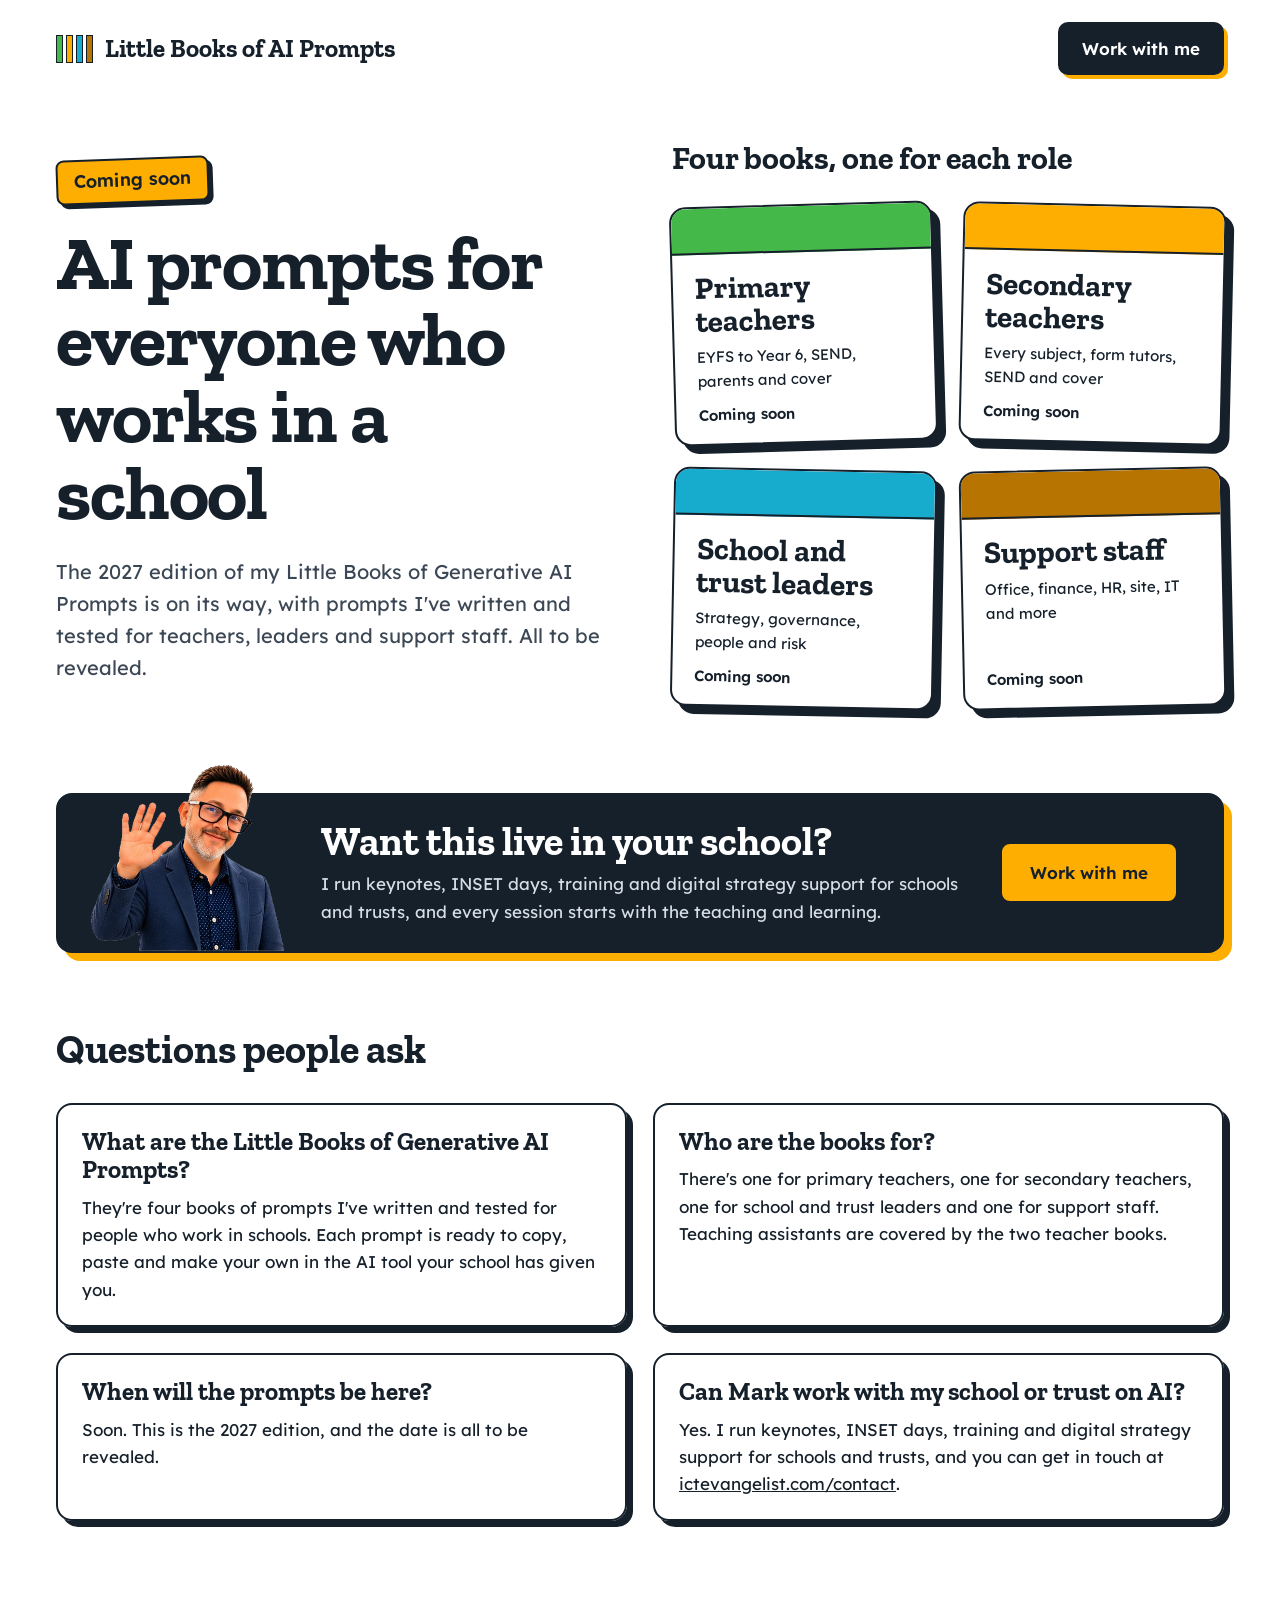
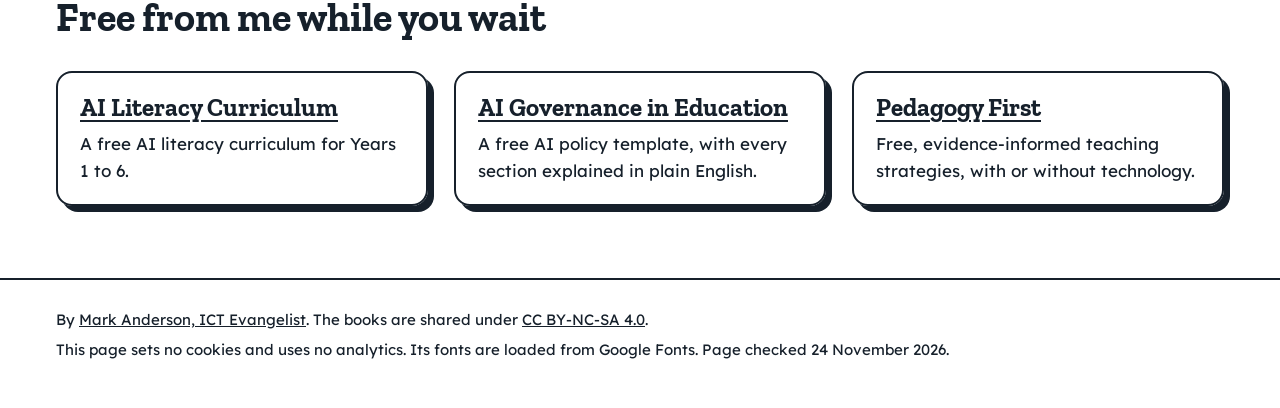
==== index.html @ a29aed7d "Coming soon holding page Co-Authored-By: Claude Fable 5.2 <noreply@anthropic.com>" ====
<!DOCTYPE html>
<html lang="en-GB">
<head>
<meta charset="utf-8">
<meta name="viewport" content="width=device-width, initial-scale=1">
<title>AI Prompts for Teachers, School Leaders and Support Staff | Coming Soon</title>
<meta name="description" content="The 2027 Little Books of Generative AI Prompts by Mark Anderson are coming soon: tested AI prompts for primary teachers, secondary teachers, school and trust leaders and support staff.">
<link rel="canonical" href="https://prompts.ictevangelist.com/">
<meta name="author" content="Mark Anderson (ICT Evangelist)">
<meta name="robots" content="index, follow">
<meta property="og:type" content="website">
<meta property="og:site_name" content="The Little Books of Generative AI Prompts">
<meta property="og:title" content="AI Prompts for Teachers, School Leaders and Support Staff | Coming Soon">
<meta property="og:description" content="The 2027 Little Books of Generative AI Prompts by Mark Anderson are coming soon: tested AI prompts for primary teachers, secondary teachers, school and trust leaders and support staff.">
<meta property="og:url" content="https://prompts.ictevangelist.com/">
<meta property="og:image" content="https://prompts.ictevangelist.com/assets/og-image.png">
<meta name="twitter:card" content="summary_large_image">
<link rel="icon" href="/favicon.svg" type="image/svg+xml">
<link rel="preconnect" href="https://fonts.googleapis.com">
<link rel="preconnect" href="https://fonts.gstatic.com" crossorigin>
<link href="https://fonts.googleapis.com/css2?family=Zilla+Slab:wght@600;700&family=Lexend:wght@400;500;600&display=swap" rel="stylesheet">
<link rel="stylesheet" href="/css/styles.css">
<script type="application/ld+json">{"@context": "https://schema.org", "@graph": [{"@type": "WebSite", "@id": "https://prompts.ictevangelist.com/#website", "url": "https://prompts.ictevangelist.com/", "name": "The Little Books of Generative AI Prompts", "inLanguage": "en-GB", "publisher": {"@id": "https://ictevangelist.com/#org"}, "author": {"@id": "https://ictevangelist.com/#mark-anderson"}}, {"@type": "Organization", "@id": "https://ictevangelist.com/#org", "name": "ICT Evangelist", "url": "https://ictevangelist.com", "founder": {"@id": "https://ictevangelist.com/#mark-anderson"}}, {"@type": "Person", "@id": "https://ictevangelist.com/#mark-anderson", "name": "Mark Anderson", "url": "https://ictevangelist.com", "jobTitle": "Education technology consultant, trainer and author", "sameAs": ["https://www.linkedin.com/in/themarkanderson/", "https://x.com/ICTEvangelist"]}, {"@type": "WebPage", "@id": "https://prompts.ictevangelist.com/", "url": "https://prompts.ictevangelist.com/", "name": "AI Prompts for Teachers, School Leaders and Support Staff", "description": "The 2027 Little Books of Generative AI Prompts by Mark Anderson are coming soon: tested AI prompts for primary teachers, secondary teachers, school and trust leaders and support staff.", "inLanguage": "en-GB", "isPartOf": {"@id": "https://prompts.ictevangelist.com/#website"}, "author": {"@id": "https://ictevangelist.com/#mark-anderson"}, "dateModified": "2026-11-24"}, {"@type": "FAQPage", "mainEntity": [{"@type": "Question", "name": "What are the Little Books of Generative AI Prompts?", "acceptedAnswer": {"@type": "Answer", "text": "They're four books of prompts I've written and tested for people who work in schools. Each prompt is ready to copy, paste and make your own in the AI tool your school has given you."}}, {"@type": "Question", "name": "Who are the books for?", "acceptedAnswer": {"@type": "Answer", "text": "There's one for primary teachers, one for secondary teachers, one for school and trust leaders and one for support staff. Teaching assistants are covered by the two teacher books."}}, {"@type": "Question", "name": "When will the prompts be here?", "acceptedAnswer": {"@type": "Answer", "text": "Soon. This is the 2027 edition, and the date is all to be revealed."}}, {"@type": "Question", "name": "Can Mark work with my school or trust on AI?", "acceptedAnswer": {"@type": "Answer", "text": "Yes. I run keynotes, INSET days, training and digital strategy support for schools and trusts, and you can get in touch at ictevangelist.com/contact."}}]}]}</script>
</head>
<body>
<a class="skip" href="#main">Skip to main content</a>
<header class="top">
  <a class="logo" href="/" aria-label="The Little Books of AI Prompts, home"><span class="sp" aria-hidden="true"><i style="background:#45B84A"></i><i style="background:#FEAE00"></i><i style="background:#17ABCE"></i><i style="background:#B87400"></i></span>Little Books of AI Prompts</a>
  <a class="btn btn--dark" href="https://ictevangelist.com/contact/">Work with me</a>
</header>
<main id="main">
<section class="hero">
  <div class="hero__text">
    <p class="tape">Coming soon</p>
    <h1>AI prompts for everyone who works in a school</h1>
    <p class="sub">The 2027 edition of my Little Books of Generative AI Prompts is on its way, with prompts I've written and tested for teachers, leaders and support staff. All to be revealed.</p>
  </div>
  <div class="hero__roles">
    <h2>Four books, one for each role</h2>
    <ul class="tiles"><li class="tile" style="--c:#45B84A;--t:-1.6deg"><i aria-hidden="true"></i><b>Primary teachers</b><span>EYFS to Year 6, SEND, parents and cover</span><small>Coming soon</small></li><li class="tile" style="--c:#FEAE00;--t:1.3deg"><i aria-hidden="true"></i><b>Secondary teachers</b><span>Every subject, form tutors, SEND and cover</span><small>Coming soon</small></li><li class="tile" style="--c:#17ABCE;--t:1.1deg"><i aria-hidden="true"></i><b>School and trust leaders</b><span>Strategy, governance, people and risk</span><small>Coming soon</small></li><li class="tile" style="--c:#B87400;--t:-1.2deg"><i aria-hidden="true"></i><b>Support staff</b><span>Office, finance, HR, site, IT and more</span><small>Coming soon</small></li></ul>
  </div>
</section>
<section class="band">
  <img src="/assets/img/mark-wave.png" alt="Cartoon of Mark Anderson waving" width="384" height="366">
  <div class="band__text"><h2>Want this live in your school?</h2><p>I run keynotes, INSET days, training and digital strategy support for schools and trusts, and every session starts with the teaching and learning.</p></div>
  <a class="btn btn--amber" href="https://ictevangelist.com/contact/">Work with me</a>
</section>
<section class="faq">
  <h2>Questions people ask</h2>
  <div class="qas"><div class="qa"><h3>What are the Little Books of Generative AI Prompts?</h3><p>They&#x27;re four books of prompts I&#x27;ve written and tested for people who work in schools. Each prompt is ready to copy, paste and make your own in the AI tool your school has given you.</p></div><div class="qa"><h3>Who are the books for?</h3><p>There&#x27;s one for primary teachers, one for secondary teachers, one for school and trust leaders and one for support staff. Teaching assistants are covered by the two teacher books.</p></div><div class="qa"><h3>When will the prompts be here?</h3><p>Soon. This is the 2027 edition, and the date is all to be revealed.</p></div><div class="qa"><h3>Can Mark work with my school or trust on AI?</h3><p>Yes. I run keynotes, INSET days, training and digital strategy support for schools and trusts, and you can get in touch at <a href="https://ictevangelist.com/contact/">ictevangelist.com/contact</a>.</p></div></div>
</section>
<section class="more">
  <h2>Free from me while you wait</h2>
  <ul class="sis"><li><a href="https://ailiteracycurriculum.ictevangelist.com"><b>AI Literacy Curriculum</b><span>A free AI literacy curriculum for Years 1 to 6.</span></a></li><li><a href="https://aigovernance.ictevangelist.com"><b>AI Governance in Education</b><span>A free AI policy template, with every section explained in plain English.</span></a></li><li><a href="https://pedagogyfirst.ictevangelist.com"><b>Pedagogy First</b><span>Free, evidence-informed teaching strategies, with or without technology.</span></a></li></ul>
</section>
</main>
<footer class="foot">
  <p>By <a href="https://ictevangelist.com">Mark Anderson, ICT Evangelist</a>. The books are shared under <a href="https://creativecommons.org/licenses/by-nc-sa/4.0/">CC BY-NC-SA 4.0</a>.</p>
  <p>This page sets no cookies and uses no analytics. Its fonts are loaded from Google Fonts. Page checked 24 November 2026.</p>
</footer>
</body>
</html>
---- css/styles.css ----
*{box-sizing:border-box}
html{-webkit-text-size-adjust:100%}
body{margin:0;font-family:Lexend,system-ui,sans-serif;background:#fff;color:#16202b;font-size:17px;line-height:1.6}
h1,h2,h3,.logo{font-family:'Zilla Slab',Georgia,serif;font-weight:700;margin:0}
a{color:inherit}
a:focus-visible,.btn:focus-visible{outline:3px solid #16202b;outline-offset:3px}
.skip{position:absolute;left:-999px;top:0;background:#16202b;color:#fff;padding:10px 16px;z-index:9}
.skip:focus{left:8px;top:8px}
.top{display:flex;justify-content:space-between;align-items:center;gap:16px;padding:22px 56px}
.logo{font-size:25px;display:flex;align-items:center;gap:12px;text-decoration:none;line-height:1.1}
.sp{display:flex;gap:3px;flex:none}.sp i{width:7px;height:28px;display:block;border:1.5px solid #16202b}
.btn{display:inline-block;font-weight:600;text-decoration:none;border-radius:10px;white-space:nowrap;border:2px solid #16202b}
.btn--dark{background:#16202b;color:#fff;padding:11px 22px;box-shadow:4px 4px 0 #FEAE00}
.btn--amber{background:#FEAE00;color:#16202b;padding:15px 28px}
.hero{padding:36px 56px 20px;display:grid;grid-template-columns:1fr 1fr;gap:64px;align-items:center}
.tape{display:inline-block;margin:0 0 22px;background:#FEAE00;color:#16202b;font-weight:600;font-size:18px;padding:6px 16px;border:2px solid #16202b;border-radius:8px;box-shadow:4px 4px 0 #16202b;transform:rotate(-2deg)}
h1{font-size:clamp(44px,6vw,84px);line-height:1;letter-spacing:-.015em}
.sub{font-size:20px;margin:24px 0 0;color:#3b4754}
.hero__roles h2{font-size:32px;margin:0 0 20px}
.tiles{list-style:none;margin:0;padding:0;display:grid;grid-template-columns:1fr 1fr;gap:26px}
.tile{border:2px solid #16202b;border-radius:16px;overflow:hidden;display:flex;flex-direction:column;min-height:196px;background:#fff;box-shadow:8px 8px 0 #16202b;transform:rotate(var(--t))}
.tile i{display:block;height:46px;background:var(--c);border-bottom:2px solid #16202b}
.tile b{font-family:'Zilla Slab',Georgia,serif;font-size:31px;line-height:1.05;padding:18px 22px 0}
.tile span{font-size:15px;padding:8px 22px 0}
.tile small{margin-top:auto;font-size:15px;font-weight:600;padding:10px 22px 16px}
.band{margin:64px 56px 0;border:2px solid #16202b;border-radius:16px;background:#16202b;color:#fff;display:flex;align-items:center;gap:34px;padding:0 44px 0 30px;box-shadow:8px 8px 0 #FEAE00}
.band img{height:190px;width:auto;margin-top:-34px;align-self:flex-end;display:block}
.band__text{flex:1}.band h2{font-size:40px;line-height:1.05}.band p{margin:8px 0 0;color:#d5dde5}
.faq,.more{padding:64px 56px 0}
.faq h2,.more h2{font-size:40px;margin-bottom:22px}
.qas{display:grid;grid-template-columns:1fr 1fr;gap:26px}
.qa{border:2px solid #16202b;border-radius:16px;padding:22px 24px;box-shadow:6px 6px 0 #16202b}
.qa h3{font-size:25px;line-height:1.15}.qa p{margin:10px 0 0}
.sis{list-style:none;margin:0;padding:0;display:grid;grid-template-columns:repeat(3,1fr);gap:26px}
.sis a{display:block;height:100%;text-decoration:none;border:2px solid #16202b;border-radius:16px;padding:20px 22px;box-shadow:6px 6px 0 #16202b}
.sis b{display:block;font-family:'Zilla Slab',Georgia,serif;font-size:25px;line-height:1.15;text-decoration:underline;text-underline-offset:4px}
.sis span{display:block;margin-top:8px}
.foot{margin-top:72px;padding:28px 56px 40px;border-top:2px solid #16202b;font-size:15px}
.foot p{margin:0 0 6px}
@media (max-width:980px){
 .top{padding:18px 20px}.logo{font-size:20px}
 .hero{grid-template-columns:1fr;gap:40px;padding:24px 20px 10px}
 .band{margin:56px 20px 0;flex-direction:column;align-items:flex-start;padding:0 24px 28px;gap:16px}
 .band img{align-self:flex-start;height:150px;margin-top:-30px}.band h2{font-size:32px}
 .faq,.more{padding:56px 20px 0}.faq h2,.more h2{font-size:32px}
 .qas,.sis{grid-template-columns:1fr}
 .foot{padding:24px 20px 36px}
}
@media (max-width:560px){.tiles{grid-template-columns:1fr}.tile{min-height:0}.tile small{padding-top:16px}.btn--dark{padding:9px 14px;font-size:15px}.logo{font-size:18px}}
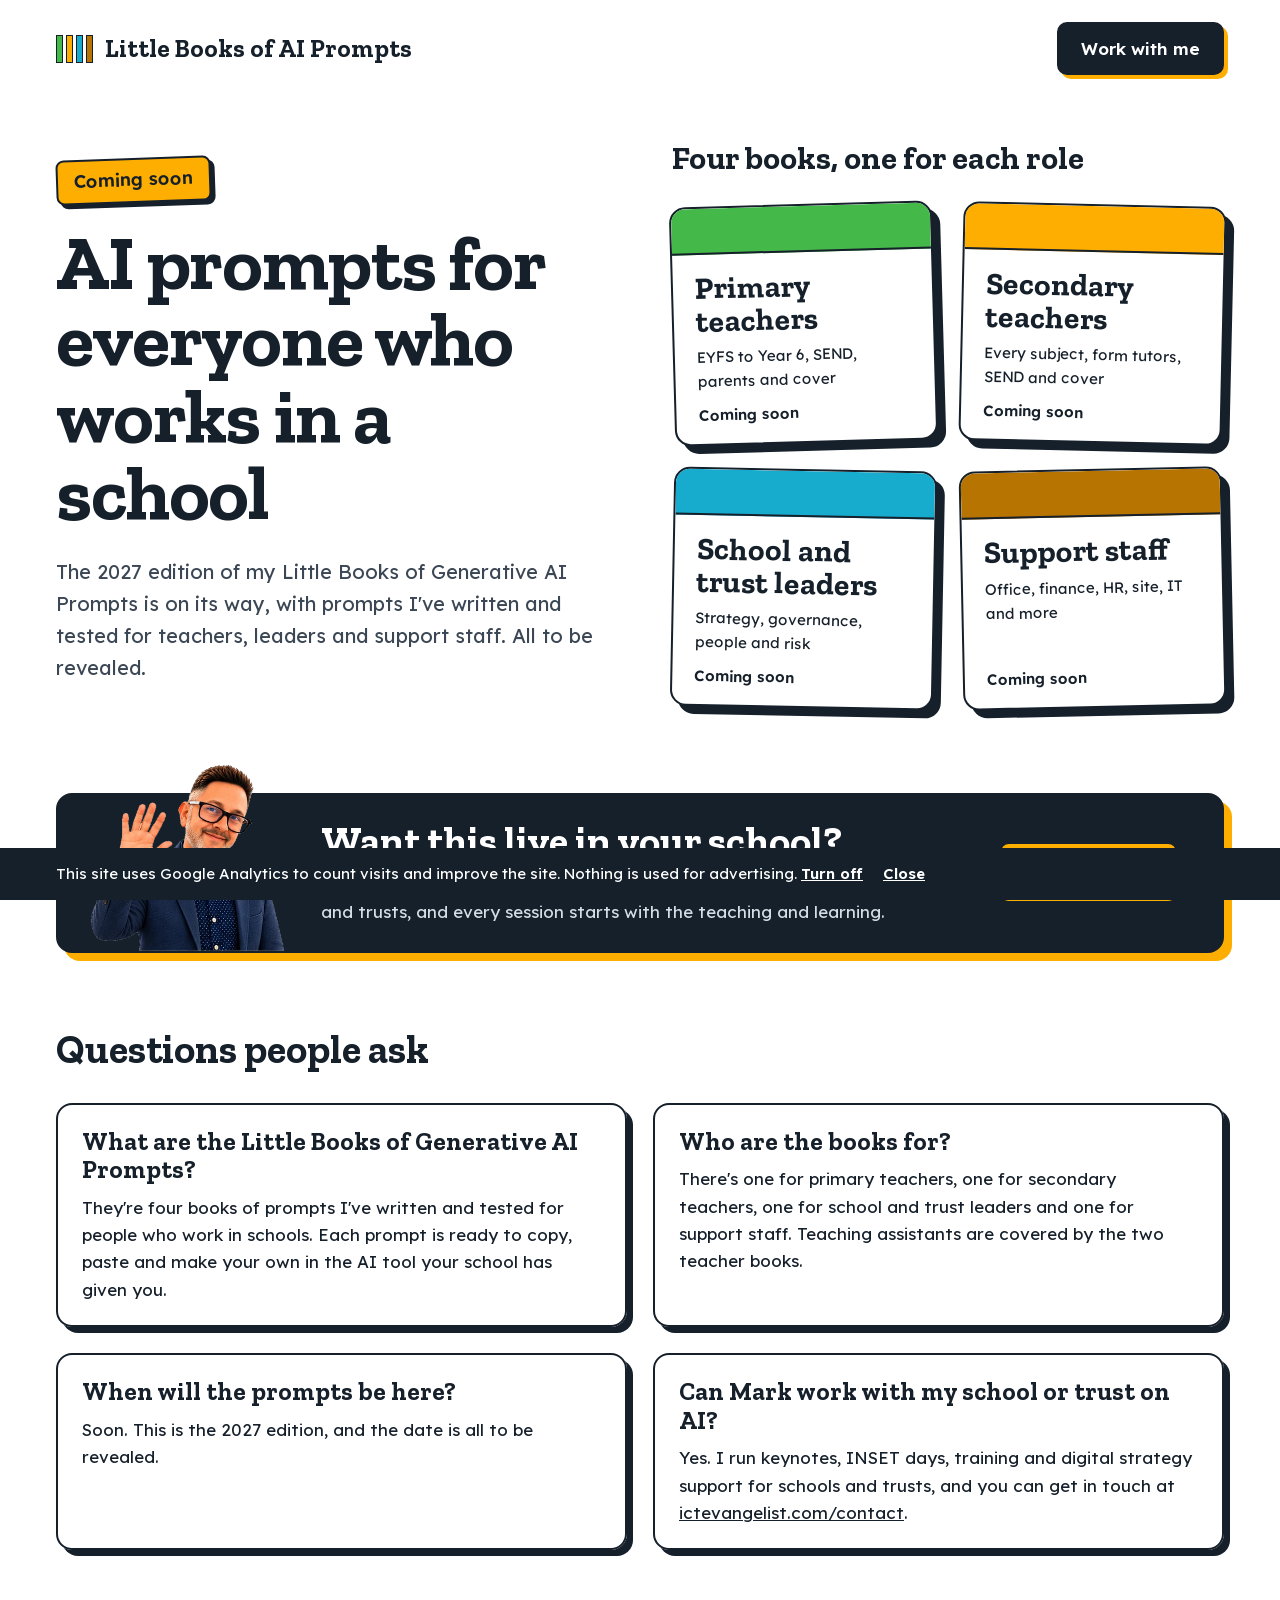
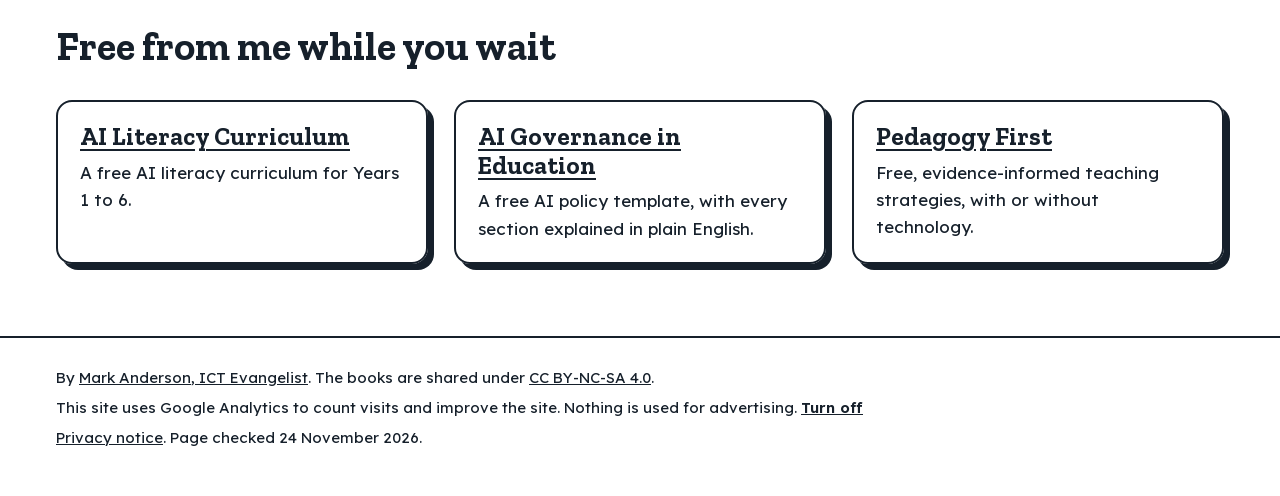
==== commit 9bd785f1: "Holding page: Google Analytics with a Turn off control, privacy notice, hosted fonts Co-Authored-By:" ====
--- a/index.html
+++ b/index.html
@@ -3,6 +3,7 @@
 <head>
 <meta charset="utf-8">
 <meta name="viewport" content="width=device-width, initial-scale=1">
+<script>window.dataLayer=window.dataLayer||[];function gtag(){dataLayer.push(arguments);}if(location.hostname==="prompts.ictevangelist.com"){var gaOff=false;try{gaOff=localStorage.getItem("ga-optout")==="1";}catch(e){}gtag("consent","default",{"analytics_storage":gaOff?"denied":"granted","ad_storage":"denied","ad_user_data":"denied","ad_personalization":"denied"});gtag("js",new Date());gtag("config","G-3GVSLSE1K1");var gs=document.createElement("script");gs.async=true;gs.src="https://www.googletagmanager.com/gtag/js?id=G-3GVSLSE1K1";document.head.appendChild(gs);}</script>
 <title>AI Prompts for Teachers, School Leaders and Support Staff | Coming Soon</title>
 <meta name="description" content="The 2027 Little Books of Generative AI Prompts by Mark Anderson are coming soon: tested AI prompts for primary teachers, secondary teachers, school and trust leaders and support staff.">
 <link rel="canonical" href="https://prompts.ictevangelist.com/">
@@ -16,10 +17,9 @@
 <meta property="og:image" content="https://prompts.ictevangelist.com/assets/og-image.png">
 <meta name="twitter:card" content="summary_large_image">
 <link rel="icon" href="/favicon.svg" type="image/svg+xml">
-<link rel="preconnect" href="https://fonts.googleapis.com">
-<link rel="preconnect" href="https://fonts.gstatic.com" crossorigin>
-<link href="https://fonts.googleapis.com/css2?family=Zilla+Slab:wght@600;700&family=Lexend:wght@400;500;600&display=swap" rel="stylesheet">
-<link rel="stylesheet" href="/css/styles.css">
+<link rel="preload" href="/assets/fonts/zilla-slab-700.woff2" as="font" type="font/woff2" crossorigin>
+<link rel="preload" href="/assets/fonts/lexend-var.woff2" as="font" type="font/woff2" crossorigin>
+<link rel="stylesheet" href="/css/styles.css?v=2">
 <script type="application/ld+json">{"@context": "https://schema.org", "@graph": [{"@type": "WebSite", "@id": "https://prompts.ictevangelist.com/#website", "url": "https://prompts.ictevangelist.com/", "name": "The Little Books of Generative AI Prompts", "inLanguage": "en-GB", "publisher": {"@id": "https://ictevangelist.com/#org"}, "author": {"@id": "https://ictevangelist.com/#mark-anderson"}}, {"@type": "Organization", "@id": "https://ictevangelist.com/#org", "name": "ICT Evangelist", "url": "https://ictevangelist.com", "founder": {"@id": "https://ictevangelist.com/#mark-anderson"}}, {"@type": "Person", "@id": "https://ictevangelist.com/#mark-anderson", "name": "Mark Anderson", "url": "https://ictevangelist.com", "jobTitle": "Education technology consultant, trainer and author", "sameAs": ["https://www.linkedin.com/in/themarkanderson/", "https://x.com/ICTEvangelist"]}, {"@type": "WebPage", "@id": "https://prompts.ictevangelist.com/", "url": "https://prompts.ictevangelist.com/", "name": "AI Prompts for Teachers, School Leaders and Support Staff", "description": "The 2027 Little Books of Generative AI Prompts by Mark Anderson are coming soon: tested AI prompts for primary teachers, secondary teachers, school and trust leaders and support staff.", "inLanguage": "en-GB", "isPartOf": {"@id": "https://prompts.ictevangelist.com/#website"}, "author": {"@id": "https://ictevangelist.com/#mark-anderson"}, "dateModified": "2026-11-24"}, {"@type": "FAQPage", "mainEntity": [{"@type": "Question", "name": "What are the Little Books of Generative AI Prompts?", "acceptedAnswer": {"@type": "Answer", "text": "They're four books of prompts I've written and tested for people who work in schools. Each prompt is ready to copy, paste and make your own in the AI tool your school has given you."}}, {"@type": "Question", "name": "Who are the books for?", "acceptedAnswer": {"@type": "Answer", "text": "There's one for primary teachers, one for secondary teachers, one for school and trust leaders and one for support staff. Teaching assistants are covered by the two teacher books."}}, {"@type": "Question", "name": "When will the prompts be here?", "acceptedAnswer": {"@type": "Answer", "text": "Soon. This is the 2027 edition, and the date is all to be revealed."}}, {"@type": "Question", "name": "Can Mark work with my school or trust on AI?", "acceptedAnswer": {"@type": "Answer", "text": "Yes. I run keynotes, INSET days, training and digital strategy support for schools and trusts, and you can get in touch at ictevangelist.com/contact."}}]}]}</script>
 </head>
 <body>
@@ -56,7 +56,9 @@
 </main>
 <footer class="foot">
   <p>By <a href="https://ictevangelist.com">Mark Anderson, ICT Evangelist</a>. The books are shared under <a href="https://creativecommons.org/licenses/by-nc-sa/4.0/">CC BY-NC-SA 4.0</a>.</p>
-  <p>This page sets no cookies and uses no analytics. Its fonts are loaded from Google Fonts. Page checked 24 November 2026.</p>
+  <p class="ga-note"><span class="ga-msg">This site uses Google Analytics to count visits and improve the site. Nothing is used for advertising.</span> <button type="button" class="ga-toggle">Turn off</button></p>
+  <p><a href="/privacy/">Privacy notice</a>. Page checked 24 November 2026.</p>
 </footer>
+<script src="/js/ga-optout.js" defer></script>
 </body>
 </html>
--- a/css/styles.css
+++ b/css/styles.css
@@ -1,3 +1,6 @@
+@font-face{font-family:'Zilla Slab';src:url('/assets/fonts/zilla-slab-700.woff2') format('woff2');font-weight:700;font-style:normal;font-display:swap}
+@font-face{font-family:'Zilla Slab';src:url('/assets/fonts/zilla-slab-600.woff2') format('woff2');font-weight:600;font-style:normal;font-display:swap}
+@font-face{font-family:'Lexend';src:url('/assets/fonts/lexend-var.woff2') format('woff2');font-weight:100 900;font-style:normal;font-display:swap}
 *{box-sizing:border-box}
 html{-webkit-text-size-adjust:100%}
 body{margin:0;font-family:Lexend,system-ui,sans-serif;background:#fff;color:#16202b;font-size:17px;line-height:1.6}
@@ -47,3 +50,9 @@
  .foot{padding:24px 20px 36px}
 }
 @media (max-width:560px){.tiles{grid-template-columns:1fr}.tile{min-height:0}.tile small{padding-top:16px}.btn--dark{padding:9px 14px;font-size:15px}.logo{font-size:18px}}
+.prose{padding:36px 56px 0}.prose h1{font-size:clamp(36px,4.6vw,62px)}.prose h2{font-size:32px;line-height:1.1;margin:36px 0 12px}.prose p{margin:0 0 14px}
+.ga-note button{font:inherit;font-weight:600;background:none;border:0;padding:0;color:#16202b;text-decoration:underline;cursor:pointer}
+.ga-pop{position:fixed;left:0;right:0;bottom:0;z-index:50;display:flex;flex-wrap:wrap;align-items:center;gap:8px 20px;padding:14px 56px;background:#16202b;color:#fff;font-size:15px}
+.ga-pop .ga-note{margin:0}.ga-pop button{font:inherit;font-weight:600;background:none;border:0;padding:0;color:#fff;text-decoration:underline;cursor:pointer}
+.ga-pop :focus-visible{outline:3px solid #fff;outline-offset:2px}
+@media (max-width:980px){.prose{padding:24px 20px 0}.ga-pop{padding:14px 20px}}
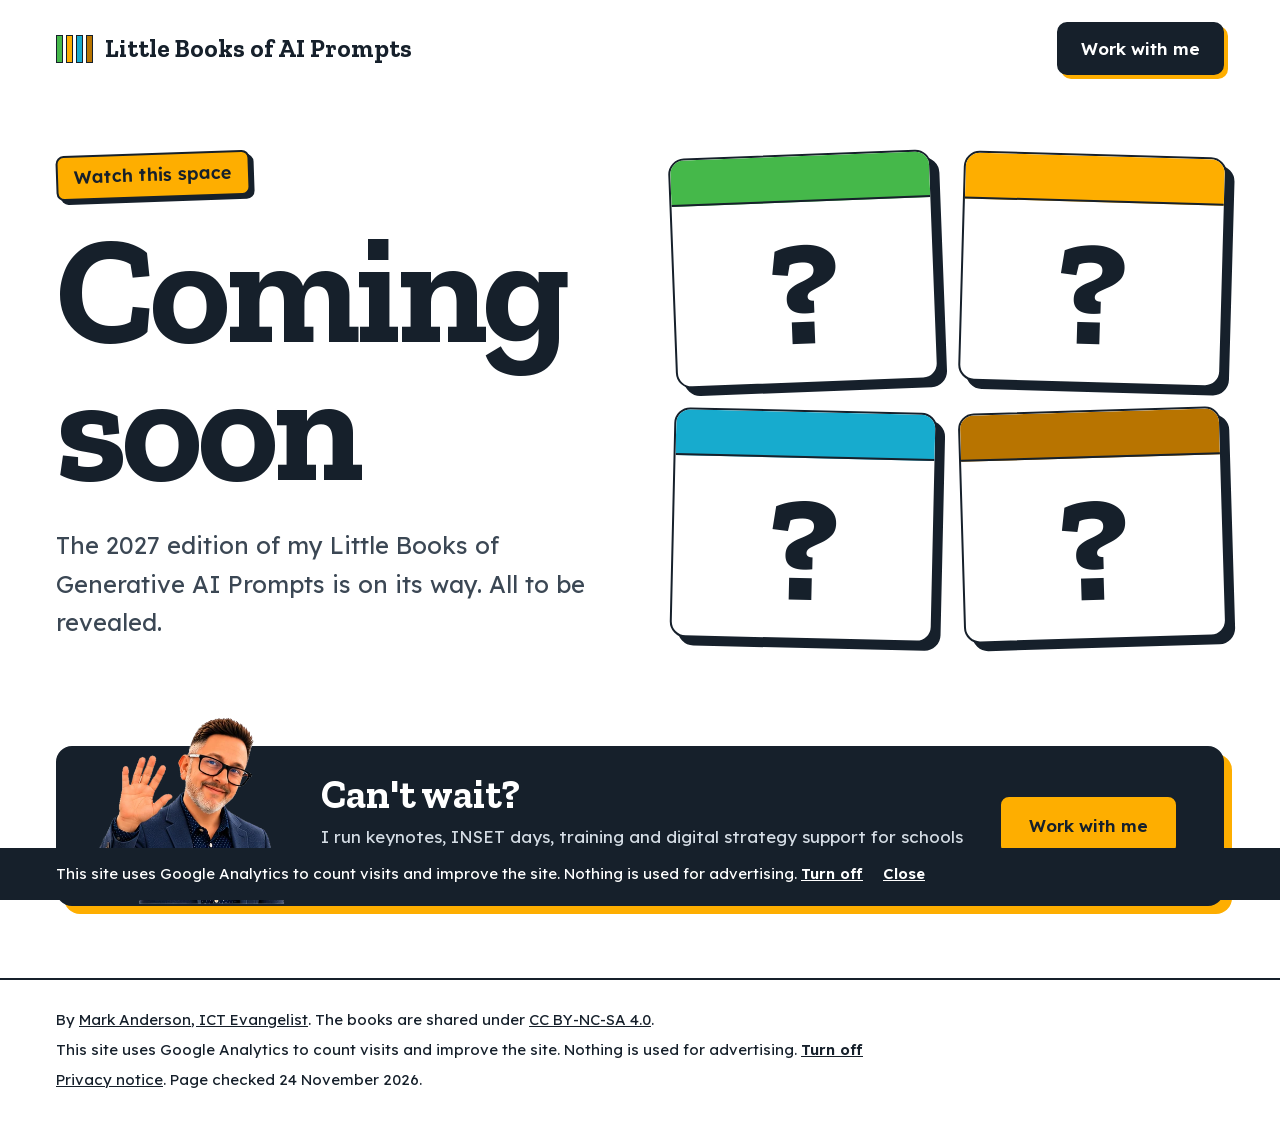
==== commit a8d2551f: "Holding page: a short coming soon teaser Co-Authored-By: Claude Fable 5.2 <noreply@anthropic.com>" ====
--- a/index.html
+++ b/index.html
@@ -4,23 +4,23 @@
 <meta charset="utf-8">
 <meta name="viewport" content="width=device-width, initial-scale=1">
 <script>window.dataLayer=window.dataLayer||[];function gtag(){dataLayer.push(arguments);}if(location.hostname==="prompts.ictevangelist.com"){var gaOff=false;try{gaOff=localStorage.getItem("ga-optout")==="1";}catch(e){}gtag("consent","default",{"analytics_storage":gaOff?"denied":"granted","ad_storage":"denied","ad_user_data":"denied","ad_personalization":"denied"});gtag("js",new Date());gtag("config","G-3GVSLSE1K1");var gs=document.createElement("script");gs.async=true;gs.src="https://www.googletagmanager.com/gtag/js?id=G-3GVSLSE1K1";document.head.appendChild(gs);}</script>
-<title>AI Prompts for Teachers, School Leaders and Support Staff | Coming Soon</title>
-<meta name="description" content="The 2027 Little Books of Generative AI Prompts by Mark Anderson are coming soon: tested AI prompts for primary teachers, secondary teachers, school and trust leaders and support staff.">
+<title>Coming Soon | The Little Books of Generative AI Prompts by Mark Anderson</title>
+<meta name="description" content="The 2027 edition of The Little Books of Generative AI Prompts by Mark Anderson is coming soon. All to be revealed, so watch this space.">
 <link rel="canonical" href="https://prompts.ictevangelist.com/">
 <meta name="author" content="Mark Anderson (ICT Evangelist)">
 <meta name="robots" content="index, follow">
 <meta property="og:type" content="website">
 <meta property="og:site_name" content="The Little Books of Generative AI Prompts">
-<meta property="og:title" content="AI Prompts for Teachers, School Leaders and Support Staff | Coming Soon">
-<meta property="og:description" content="The 2027 Little Books of Generative AI Prompts by Mark Anderson are coming soon: tested AI prompts for primary teachers, secondary teachers, school and trust leaders and support staff.">
+<meta property="og:title" content="Coming Soon | The Little Books of Generative AI Prompts by Mark Anderson">
+<meta property="og:description" content="The 2027 edition of The Little Books of Generative AI Prompts by Mark Anderson is coming soon. All to be revealed, so watch this space.">
 <meta property="og:url" content="https://prompts.ictevangelist.com/">
 <meta property="og:image" content="https://prompts.ictevangelist.com/assets/og-image.png">
 <meta name="twitter:card" content="summary_large_image">
 <link rel="icon" href="/favicon.svg" type="image/svg+xml">
 <link rel="preload" href="/assets/fonts/zilla-slab-700.woff2" as="font" type="font/woff2" crossorigin>
 <link rel="preload" href="/assets/fonts/lexend-var.woff2" as="font" type="font/woff2" crossorigin>
-<link rel="stylesheet" href="/css/styles.css?v=2">
-<script type="application/ld+json">{"@context": "https://schema.org", "@graph": [{"@type": "WebSite", "@id": "https://prompts.ictevangelist.com/#website", "url": "https://prompts.ictevangelist.com/", "name": "The Little Books of Generative AI Prompts", "inLanguage": "en-GB", "publisher": {"@id": "https://ictevangelist.com/#org"}, "author": {"@id": "https://ictevangelist.com/#mark-anderson"}}, {"@type": "Organization", "@id": "https://ictevangelist.com/#org", "name": "ICT Evangelist", "url": "https://ictevangelist.com", "founder": {"@id": "https://ictevangelist.com/#mark-anderson"}}, {"@type": "Person", "@id": "https://ictevangelist.com/#mark-anderson", "name": "Mark Anderson", "url": "https://ictevangelist.com", "jobTitle": "Education technology consultant, trainer and author", "sameAs": ["https://www.linkedin.com/in/themarkanderson/", "https://x.com/ICTEvangelist"]}, {"@type": "WebPage", "@id": "https://prompts.ictevangelist.com/", "url": "https://prompts.ictevangelist.com/", "name": "AI Prompts for Teachers, School Leaders and Support Staff", "description": "The 2027 Little Books of Generative AI Prompts by Mark Anderson are coming soon: tested AI prompts for primary teachers, secondary teachers, school and trust leaders and support staff.", "inLanguage": "en-GB", "isPartOf": {"@id": "https://prompts.ictevangelist.com/#website"}, "author": {"@id": "https://ictevangelist.com/#mark-anderson"}, "dateModified": "2026-11-24"}, {"@type": "FAQPage", "mainEntity": [{"@type": "Question", "name": "What are the Little Books of Generative AI Prompts?", "acceptedAnswer": {"@type": "Answer", "text": "They're four books of prompts I've written and tested for people who work in schools. Each prompt is ready to copy, paste and make your own in the AI tool your school has given you."}}, {"@type": "Question", "name": "Who are the books for?", "acceptedAnswer": {"@type": "Answer", "text": "There's one for primary teachers, one for secondary teachers, one for school and trust leaders and one for support staff. Teaching assistants are covered by the two teacher books."}}, {"@type": "Question", "name": "When will the prompts be here?", "acceptedAnswer": {"@type": "Answer", "text": "Soon. This is the 2027 edition, and the date is all to be revealed."}}, {"@type": "Question", "name": "Can Mark work with my school or trust on AI?", "acceptedAnswer": {"@type": "Answer", "text": "Yes. I run keynotes, INSET days, training and digital strategy support for schools and trusts, and you can get in touch at ictevangelist.com/contact."}}]}]}</script>
+<link rel="stylesheet" href="/css/styles.css?v=3">
+<script type="application/ld+json">{"@context": "https://schema.org", "@graph": [{"@type": "WebSite", "@id": "https://prompts.ictevangelist.com/#website", "url": "https://prompts.ictevangelist.com/", "name": "The Little Books of Generative AI Prompts", "inLanguage": "en-GB", "publisher": {"@id": "https://ictevangelist.com/#org"}, "author": {"@id": "https://ictevangelist.com/#mark-anderson"}}, {"@type": "Organization", "@id": "https://ictevangelist.com/#org", "name": "ICT Evangelist", "url": "https://ictevangelist.com", "founder": {"@id": "https://ictevangelist.com/#mark-anderson"}}, {"@type": "Person", "@id": "https://ictevangelist.com/#mark-anderson", "name": "Mark Anderson", "url": "https://ictevangelist.com", "jobTitle": "Education technology consultant, trainer and author", "sameAs": ["https://www.linkedin.com/in/themarkanderson/", "https://x.com/ICTEvangelist"]}, {"@type": "WebPage", "@id": "https://prompts.ictevangelist.com/", "url": "https://prompts.ictevangelist.com/", "name": "Coming soon", "description": "The 2027 edition of The Little Books of Generative AI Prompts by Mark Anderson is coming soon. All to be revealed, so watch this space.", "inLanguage": "en-GB", "isPartOf": {"@id": "https://prompts.ictevangelist.com/#website"}, "author": {"@id": "https://ictevangelist.com/#mark-anderson"}, "dateModified": "2026-11-24"}]}</script>
 </head>
 <body>
 <a class="skip" href="#main">Skip to main content</a>
@@ -29,29 +29,18 @@
   <a class="btn btn--dark" href="https://ictevangelist.com/contact/">Work with me</a>
 </header>
 <main id="main">
-<section class="hero">
+<section class="hero hero--teaser">
   <div class="hero__text">
-    <p class="tape">Coming soon</p>
-    <h1>AI prompts for everyone who works in a school</h1>
-    <p class="sub">The 2027 edition of my Little Books of Generative AI Prompts is on its way, with prompts I've written and tested for teachers, leaders and support staff. All to be revealed.</p>
+    <p class="tape">Watch this space</p>
+    <h1>Coming soon</h1>
+    <p class="sub">The 2027 edition of my Little Books of Generative AI Prompts is on its way. All to be revealed.</p>
   </div>
-  <div class="hero__roles">
-    <h2>Four books, one for each role</h2>
-    <ul class="tiles"><li class="tile" style="--c:#45B84A;--t:-1.6deg"><i aria-hidden="true"></i><b>Primary teachers</b><span>EYFS to Year 6, SEND, parents and cover</span><small>Coming soon</small></li><li class="tile" style="--c:#FEAE00;--t:1.3deg"><i aria-hidden="true"></i><b>Secondary teachers</b><span>Every subject, form tutors, SEND and cover</span><small>Coming soon</small></li><li class="tile" style="--c:#17ABCE;--t:1.1deg"><i aria-hidden="true"></i><b>School and trust leaders</b><span>Strategy, governance, people and risk</span><small>Coming soon</small></li><li class="tile" style="--c:#B87400;--t:-1.2deg"><i aria-hidden="true"></i><b>Support staff</b><span>Office, finance, HR, site, IT and more</span><small>Coming soon</small></li></ul>
-  </div>
+  <ul class="tiles" aria-label="Four books, still under wraps"><li class="tile tile--q" style="--c:#45B84A;--t:-2.2deg"><i aria-hidden="true"></i><b aria-hidden="true">?</b></li><li class="tile tile--q" style="--c:#FEAE00;--t:1.6deg"><i aria-hidden="true"></i><b aria-hidden="true">?</b></li><li class="tile tile--q" style="--c:#17ABCE;--t:1.3deg"><i aria-hidden="true"></i><b aria-hidden="true">?</b></li><li class="tile tile--q" style="--c:#B87400;--t:-1.7deg"><i aria-hidden="true"></i><b aria-hidden="true">?</b></li></ul>
 </section>
 <section class="band">
   <img src="/assets/img/mark-wave.png" alt="Cartoon of Mark Anderson waving" width="384" height="366">
-  <div class="band__text"><h2>Want this live in your school?</h2><p>I run keynotes, INSET days, training and digital strategy support for schools and trusts, and every session starts with the teaching and learning.</p></div>
+  <div class="band__text"><h2>Can't wait?</h2><p>I run keynotes, INSET days, training and digital strategy support for schools and trusts, and every session starts with the teaching and learning.</p></div>
   <a class="btn btn--amber" href="https://ictevangelist.com/contact/">Work with me</a>
-</section>
-<section class="faq">
-  <h2>Questions people ask</h2>
-  <div class="qas"><div class="qa"><h3>What are the Little Books of Generative AI Prompts?</h3><p>They&#x27;re four books of prompts I&#x27;ve written and tested for people who work in schools. Each prompt is ready to copy, paste and make your own in the AI tool your school has given you.</p></div><div class="qa"><h3>Who are the books for?</h3><p>There&#x27;s one for primary teachers, one for secondary teachers, one for school and trust leaders and one for support staff. Teaching assistants are covered by the two teacher books.</p></div><div class="qa"><h3>When will the prompts be here?</h3><p>Soon. This is the 2027 edition, and the date is all to be revealed.</p></div><div class="qa"><h3>Can Mark work with my school or trust on AI?</h3><p>Yes. I run keynotes, INSET days, training and digital strategy support for schools and trusts, and you can get in touch at <a href="https://ictevangelist.com/contact/">ictevangelist.com/contact</a>.</p></div></div>
-</section>
-<section class="more">
-  <h2>Free from me while you wait</h2>
-  <ul class="sis"><li><a href="https://ailiteracycurriculum.ictevangelist.com"><b>AI Literacy Curriculum</b><span>A free AI literacy curriculum for Years 1 to 6.</span></a></li><li><a href="https://aigovernance.ictevangelist.com"><b>AI Governance in Education</b><span>A free AI policy template, with every section explained in plain English.</span></a></li><li><a href="https://pedagogyfirst.ictevangelist.com"><b>Pedagogy First</b><span>Free, evidence-informed teaching strategies, with or without technology.</span></a></li></ul>
 </section>
 </main>
 <footer class="foot">
--- a/css/styles.css
+++ b/css/styles.css
@@ -56,3 +56,9 @@
 .ga-pop .ga-note{margin:0}.ga-pop button{font:inherit;font-weight:600;background:none;border:0;padding:0;color:#fff;text-decoration:underline;cursor:pointer}
 .ga-pop :focus-visible{outline:3px solid #fff;outline-offset:2px}
 @media (max-width:980px){.prose{padding:24px 20px 0}.ga-pop{padding:14px 20px}}
+.hero--teaser{min-height:62vh;padding-top:56px;padding-bottom:40px}
+.hero--teaser h1{font-size:clamp(72px,12vw,190px);line-height:.9;letter-spacing:-.03em}
+.hero--teaser .sub{font-size:24px;margin-top:30px}
+.tile--q{min-height:230px}
+.tile--q b{font-size:150px;line-height:1;padding:0;margin:auto;color:#16202b}
+@media (max-width:980px){.hero--teaser{min-height:0}.tile--q{min-height:150px}.tile--q b{font-size:96px}.hero--teaser .tiles{grid-template-columns:1fr 1fr}}
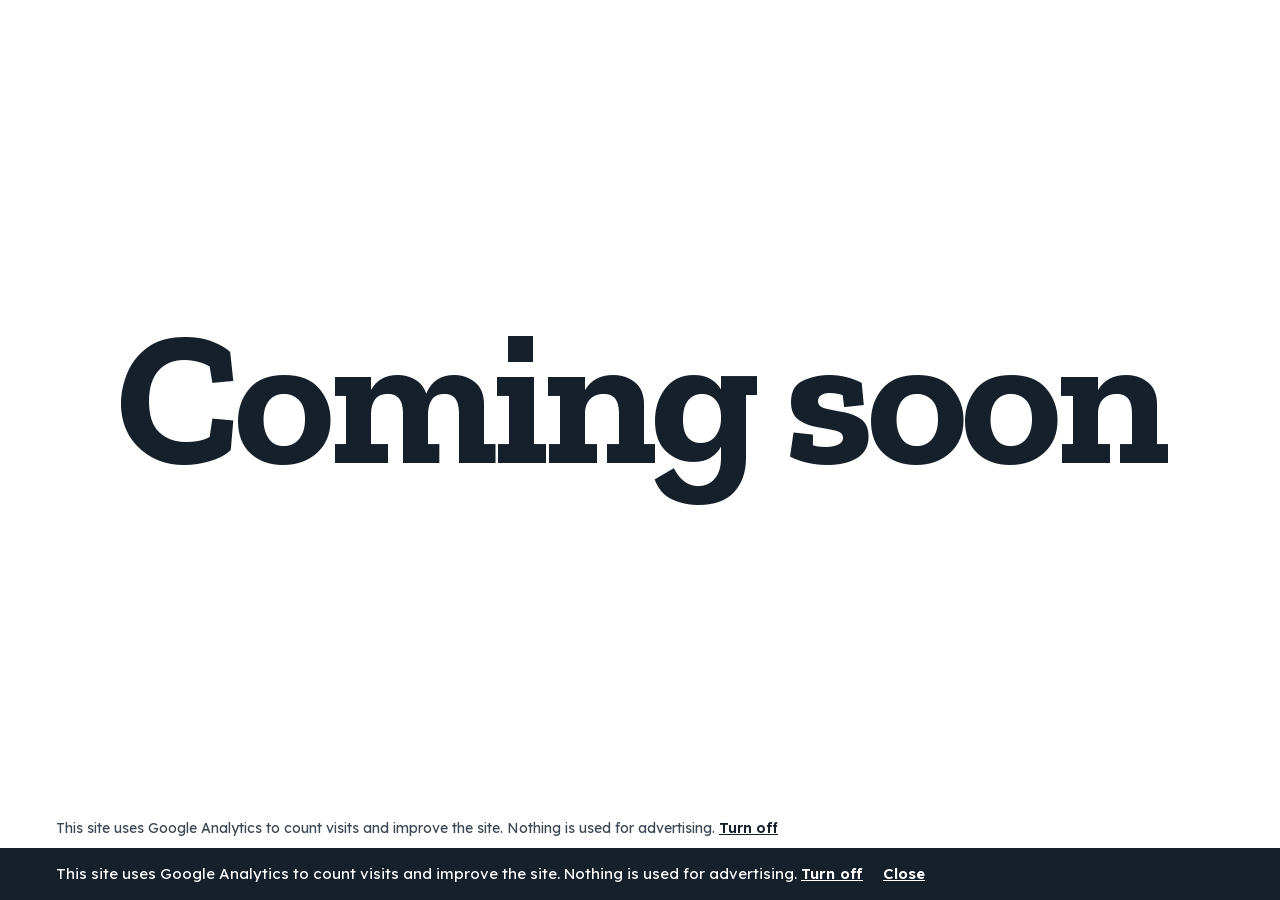
==== commit 202baf46: "Coming soon Co-Authored-By: Claude Fable 5.2 <noreply@anthropic.com>" ====
--- a/index.html
+++ b/index.html
@@ -4,49 +4,25 @@
 <meta charset="utf-8">
 <meta name="viewport" content="width=device-width, initial-scale=1">
 <script>window.dataLayer=window.dataLayer||[];function gtag(){dataLayer.push(arguments);}if(location.hostname==="prompts.ictevangelist.com"){var gaOff=false;try{gaOff=localStorage.getItem("ga-optout")==="1";}catch(e){}gtag("consent","default",{"analytics_storage":gaOff?"denied":"granted","ad_storage":"denied","ad_user_data":"denied","ad_personalization":"denied"});gtag("js",new Date());gtag("config","G-3GVSLSE1K1");var gs=document.createElement("script");gs.async=true;gs.src="https://www.googletagmanager.com/gtag/js?id=G-3GVSLSE1K1";document.head.appendChild(gs);}</script>
-<title>Coming Soon | The Little Books of Generative AI Prompts by Mark Anderson</title>
-<meta name="description" content="The 2027 edition of The Little Books of Generative AI Prompts by Mark Anderson is coming soon. All to be revealed, so watch this space.">
+<title>Coming soon</title>
+<meta name="description" content="Coming soon.">
 <link rel="canonical" href="https://prompts.ictevangelist.com/">
-<meta name="author" content="Mark Anderson (ICT Evangelist)">
 <meta name="robots" content="index, follow">
-<meta property="og:type" content="website">
-<meta property="og:site_name" content="The Little Books of Generative AI Prompts">
-<meta property="og:title" content="Coming Soon | The Little Books of Generative AI Prompts by Mark Anderson">
-<meta property="og:description" content="The 2027 edition of The Little Books of Generative AI Prompts by Mark Anderson is coming soon. All to be revealed, so watch this space.">
+<meta property="og:title" content="Coming soon">
+<meta property="og:description" content="Coming soon.">
 <meta property="og:url" content="https://prompts.ictevangelist.com/">
 <meta property="og:image" content="https://prompts.ictevangelist.com/assets/og-image.png">
 <meta name="twitter:card" content="summary_large_image">
 <link rel="icon" href="/favicon.svg" type="image/svg+xml">
 <link rel="preload" href="/assets/fonts/zilla-slab-700.woff2" as="font" type="font/woff2" crossorigin>
 <link rel="preload" href="/assets/fonts/lexend-var.woff2" as="font" type="font/woff2" crossorigin>
-<link rel="stylesheet" href="/css/styles.css?v=3">
-<script type="application/ld+json">{"@context": "https://schema.org", "@graph": [{"@type": "WebSite", "@id": "https://prompts.ictevangelist.com/#website", "url": "https://prompts.ictevangelist.com/", "name": "The Little Books of Generative AI Prompts", "inLanguage": "en-GB", "publisher": {"@id": "https://ictevangelist.com/#org"}, "author": {"@id": "https://ictevangelist.com/#mark-anderson"}}, {"@type": "Organization", "@id": "https://ictevangelist.com/#org", "name": "ICT Evangelist", "url": "https://ictevangelist.com", "founder": {"@id": "https://ictevangelist.com/#mark-anderson"}}, {"@type": "Person", "@id": "https://ictevangelist.com/#mark-anderson", "name": "Mark Anderson", "url": "https://ictevangelist.com", "jobTitle": "Education technology consultant, trainer and author", "sameAs": ["https://www.linkedin.com/in/themarkanderson/", "https://x.com/ICTEvangelist"]}, {"@type": "WebPage", "@id": "https://prompts.ictevangelist.com/", "url": "https://prompts.ictevangelist.com/", "name": "Coming soon", "description": "The 2027 edition of The Little Books of Generative AI Prompts by Mark Anderson is coming soon. All to be revealed, so watch this space.", "inLanguage": "en-GB", "isPartOf": {"@id": "https://prompts.ictevangelist.com/#website"}, "author": {"@id": "https://ictevangelist.com/#mark-anderson"}, "dateModified": "2026-11-24"}]}</script>
+<link rel="stylesheet" href="/css/styles.css?v=4">
 </head>
 <body>
-<a class="skip" href="#main">Skip to main content</a>
-<header class="top">
-  <a class="logo" href="/" aria-label="The Little Books of AI Prompts, home"><span class="sp" aria-hidden="true"><i style="background:#45B84A"></i><i style="background:#FEAE00"></i><i style="background:#17ABCE"></i><i style="background:#B87400"></i></span>Little Books of AI Prompts</a>
-  <a class="btn btn--dark" href="https://ictevangelist.com/contact/">Work with me</a>
-</header>
-<main id="main">
-<section class="hero hero--teaser">
-  <div class="hero__text">
-    <p class="tape">Watch this space</p>
-    <h1>Coming soon</h1>
-    <p class="sub">The 2027 edition of my Little Books of Generative AI Prompts is on its way. All to be revealed.</p>
-  </div>
-  <ul class="tiles" aria-label="Four books, still under wraps"><li class="tile tile--q" style="--c:#45B84A;--t:-2.2deg"><i aria-hidden="true"></i><b aria-hidden="true">?</b></li><li class="tile tile--q" style="--c:#FEAE00;--t:1.6deg"><i aria-hidden="true"></i><b aria-hidden="true">?</b></li><li class="tile tile--q" style="--c:#17ABCE;--t:1.3deg"><i aria-hidden="true"></i><b aria-hidden="true">?</b></li><li class="tile tile--q" style="--c:#B87400;--t:-1.7deg"><i aria-hidden="true"></i><b aria-hidden="true">?</b></li></ul>
-</section>
-<section class="band">
-  <img src="/assets/img/mark-wave.png" alt="Cartoon of Mark Anderson waving" width="384" height="366">
-  <div class="band__text"><h2>Can't wait?</h2><p>I run keynotes, INSET days, training and digital strategy support for schools and trusts, and every session starts with the teaching and learning.</p></div>
-  <a class="btn btn--amber" href="https://ictevangelist.com/contact/">Work with me</a>
-</section>
-</main>
+<main class="soon"><h1>Coming soon</h1></main>
 <footer class="foot">
-  <p>By <a href="https://ictevangelist.com">Mark Anderson, ICT Evangelist</a>. The books are shared under <a href="https://creativecommons.org/licenses/by-nc-sa/4.0/">CC BY-NC-SA 4.0</a>.</p>
   <p class="ga-note"><span class="ga-msg">This site uses Google Analytics to count visits and improve the site. Nothing is used for advertising.</span> <button type="button" class="ga-toggle">Turn off</button></p>
-  <p><a href="/privacy/">Privacy notice</a>. Page checked 24 November 2026.</p>
+  <p><a href="/privacy/">Privacy notice</a></p>
 </footer>
 <script src="/js/ga-optout.js" defer></script>
 </body>
--- a/css/styles.css
+++ b/css/styles.css
@@ -1,64 +1,19 @@
 @font-face{font-family:'Zilla Slab';src:url('/assets/fonts/zilla-slab-700.woff2') format('woff2');font-weight:700;font-style:normal;font-display:swap}
-@font-face{font-family:'Zilla Slab';src:url('/assets/fonts/zilla-slab-600.woff2') format('woff2');font-weight:600;font-style:normal;font-display:swap}
 @font-face{font-family:'Lexend';src:url('/assets/fonts/lexend-var.woff2') format('woff2');font-weight:100 900;font-style:normal;font-display:swap}
 *{box-sizing:border-box}
-html{-webkit-text-size-adjust:100%}
-body{margin:0;font-family:Lexend,system-ui,sans-serif;background:#fff;color:#16202b;font-size:17px;line-height:1.6}
-h1,h2,h3,.logo{font-family:'Zilla Slab',Georgia,serif;font-weight:700;margin:0}
+html,body{height:100%}
+body{margin:0;display:flex;flex-direction:column;min-height:100%;font-family:Lexend,system-ui,sans-serif;background:#fff;color:#16202b;font-size:17px;line-height:1.6}
+h1,h2{font-family:'Zilla Slab',Georgia,serif;font-weight:700;margin:0}
 a{color:inherit}
-a:focus-visible,.btn:focus-visible{outline:3px solid #16202b;outline-offset:3px}
-.skip{position:absolute;left:-999px;top:0;background:#16202b;color:#fff;padding:10px 16px;z-index:9}
-.skip:focus{left:8px;top:8px}
-.top{display:flex;justify-content:space-between;align-items:center;gap:16px;padding:22px 56px}
-.logo{font-size:25px;display:flex;align-items:center;gap:12px;text-decoration:none;line-height:1.1}
-.sp{display:flex;gap:3px;flex:none}.sp i{width:7px;height:28px;display:block;border:1.5px solid #16202b}
-.btn{display:inline-block;font-weight:600;text-decoration:none;border-radius:10px;white-space:nowrap;border:2px solid #16202b}
-.btn--dark{background:#16202b;color:#fff;padding:11px 22px;box-shadow:4px 4px 0 #FEAE00}
-.btn--amber{background:#FEAE00;color:#16202b;padding:15px 28px}
-.hero{padding:36px 56px 20px;display:grid;grid-template-columns:1fr 1fr;gap:64px;align-items:center}
-.tape{display:inline-block;margin:0 0 22px;background:#FEAE00;color:#16202b;font-weight:600;font-size:18px;padding:6px 16px;border:2px solid #16202b;border-radius:8px;box-shadow:4px 4px 0 #16202b;transform:rotate(-2deg)}
-h1{font-size:clamp(44px,6vw,84px);line-height:1;letter-spacing:-.015em}
-.sub{font-size:20px;margin:24px 0 0;color:#3b4754}
-.hero__roles h2{font-size:32px;margin:0 0 20px}
-.tiles{list-style:none;margin:0;padding:0;display:grid;grid-template-columns:1fr 1fr;gap:26px}
-.tile{border:2px solid #16202b;border-radius:16px;overflow:hidden;display:flex;flex-direction:column;min-height:196px;background:#fff;box-shadow:8px 8px 0 #16202b;transform:rotate(var(--t))}
-.tile i{display:block;height:46px;background:var(--c);border-bottom:2px solid #16202b}
-.tile b{font-family:'Zilla Slab',Georgia,serif;font-size:31px;line-height:1.05;padding:18px 22px 0}
-.tile span{font-size:15px;padding:8px 22px 0}
-.tile small{margin-top:auto;font-size:15px;font-weight:600;padding:10px 22px 16px}
-.band{margin:64px 56px 0;border:2px solid #16202b;border-radius:16px;background:#16202b;color:#fff;display:flex;align-items:center;gap:34px;padding:0 44px 0 30px;box-shadow:8px 8px 0 #FEAE00}
-.band img{height:190px;width:auto;margin-top:-34px;align-self:flex-end;display:block}
-.band__text{flex:1}.band h2{font-size:40px;line-height:1.05}.band p{margin:8px 0 0;color:#d5dde5}
-.faq,.more{padding:64px 56px 0}
-.faq h2,.more h2{font-size:40px;margin-bottom:22px}
-.qas{display:grid;grid-template-columns:1fr 1fr;gap:26px}
-.qa{border:2px solid #16202b;border-radius:16px;padding:22px 24px;box-shadow:6px 6px 0 #16202b}
-.qa h3{font-size:25px;line-height:1.15}.qa p{margin:10px 0 0}
-.sis{list-style:none;margin:0;padding:0;display:grid;grid-template-columns:repeat(3,1fr);gap:26px}
-.sis a{display:block;height:100%;text-decoration:none;border:2px solid #16202b;border-radius:16px;padding:20px 22px;box-shadow:6px 6px 0 #16202b}
-.sis b{display:block;font-family:'Zilla Slab',Georgia,serif;font-size:25px;line-height:1.15;text-decoration:underline;text-underline-offset:4px}
-.sis span{display:block;margin-top:8px}
-.foot{margin-top:72px;padding:28px 56px 40px;border-top:2px solid #16202b;font-size:15px}
-.foot p{margin:0 0 6px}
-@media (max-width:980px){
- .top{padding:18px 20px}.logo{font-size:20px}
- .hero{grid-template-columns:1fr;gap:40px;padding:24px 20px 10px}
- .band{margin:56px 20px 0;flex-direction:column;align-items:flex-start;padding:0 24px 28px;gap:16px}
- .band img{align-self:flex-start;height:150px;margin-top:-30px}.band h2{font-size:32px}
- .faq,.more{padding:56px 20px 0}.faq h2,.more h2{font-size:32px}
- .qas,.sis{grid-template-columns:1fr}
- .foot{padding:24px 20px 36px}
-}
-@media (max-width:560px){.tiles{grid-template-columns:1fr}.tile{min-height:0}.tile small{padding-top:16px}.btn--dark{padding:9px 14px;font-size:15px}.logo{font-size:18px}}
-.prose{padding:36px 56px 0}.prose h1{font-size:clamp(36px,4.6vw,62px)}.prose h2{font-size:32px;line-height:1.1;margin:36px 0 12px}.prose p{margin:0 0 14px}
+a:focus-visible,button:focus-visible{outline:3px solid #16202b;outline-offset:3px}
+.soon{flex:1;display:flex;align-items:center;justify-content:center;padding:40px 20px;text-align:center}
+.soon h1{font-size:clamp(64px,15vw,240px);line-height:.92;letter-spacing:-.03em}
+.back{padding:28px 56px 0;margin:0}
+.prose{padding:20px 56px 0}.prose h1{font-size:clamp(36px,4.6vw,62px);line-height:1}.prose h2{font-size:32px;line-height:1.1;margin:36px 0 12px}.prose p{margin:0 0 14px}
+.foot{padding:22px 56px 30px;font-size:14px;color:#3b4754}
+.foot p{margin:0 0 4px}
 .ga-note button{font:inherit;font-weight:600;background:none;border:0;padding:0;color:#16202b;text-decoration:underline;cursor:pointer}
 .ga-pop{position:fixed;left:0;right:0;bottom:0;z-index:50;display:flex;flex-wrap:wrap;align-items:center;gap:8px 20px;padding:14px 56px;background:#16202b;color:#fff;font-size:15px}
 .ga-pop .ga-note{margin:0}.ga-pop button{font:inherit;font-weight:600;background:none;border:0;padding:0;color:#fff;text-decoration:underline;cursor:pointer}
 .ga-pop :focus-visible{outline:3px solid #fff;outline-offset:2px}
-@media (max-width:980px){.prose{padding:24px 20px 0}.ga-pop{padding:14px 20px}}
-.hero--teaser{min-height:62vh;padding-top:56px;padding-bottom:40px}
-.hero--teaser h1{font-size:clamp(72px,12vw,190px);line-height:.9;letter-spacing:-.03em}
-.hero--teaser .sub{font-size:24px;margin-top:30px}
-.tile--q{min-height:230px}
-.tile--q b{font-size:150px;line-height:1;padding:0;margin:auto;color:#16202b}
-@media (max-width:980px){.hero--teaser{min-height:0}.tile--q{min-height:150px}.tile--q b{font-size:96px}.hero--teaser .tiles{grid-template-columns:1fr 1fr}}
+@media (max-width:980px){.back{padding:20px 20px 0}.prose{padding:16px 20px 0}.foot{padding:20px 20px 28px}.ga-pop{padding:14px 20px}}
